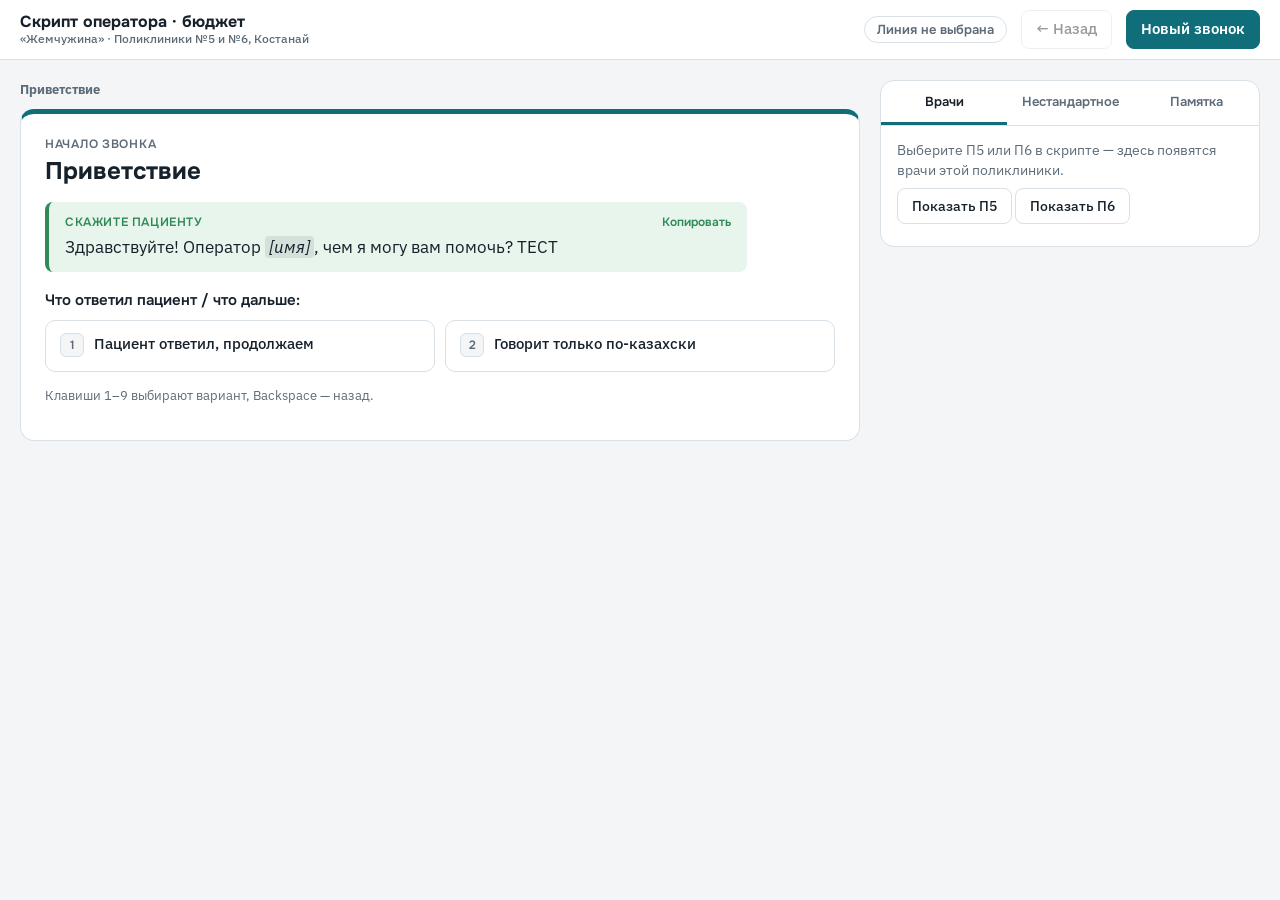
==== index.html @ f798f5fa "Загружать data.js без кэша, чтобы правки появлялись сразу Co-Authored-By: Claude Opus 5.5 <noreply@a" ====
<!DOCTYPE html>
<html lang="ru">
<head>
<meta charset="utf-8">
<meta name="viewport" content="width=device-width, initial-scale=1">
<title>Скрипт оператора П5 и П6</title>
<link rel="preconnect" href="https://fonts.googleapis.com">
<link rel="preconnect" href="https://fonts.gstatic.com" crossorigin>
<link href="https://fonts.googleapis.com/css2?family=Onest:wght@500;600;700&family=IBM+Plex+Sans:wght@400;500;600&display=swap" rel="stylesheet">
<link rel="stylesheet" href="style.css">
</head>
<body>
<header class="top">
  <div class="brand">Скрипт оператора · бюджет<small>«Жемчужина» · Поликлиники №5 и №6, Костанай</small></div>
  <span id="lineChip" class="chip">Линия не выбрана</span>
  <button id="backBtn" class="btn" type="button">← Назад</button>
  <button id="newBtn" class="btn primary" type="button">Новый звонок</button>
</header>
<div class="wrap">
  <main>
    <nav id="trail" class="trail" aria-label="Пройденные шаги"></nav>
    <section id="card" class="card" aria-live="polite"></section>
  </main>
  <aside>
    <div class="tabs" role="tablist">
      <button type="button" role="tab" id="tab-doc" aria-selected="true">Врачи</button>
      <button type="button" role="tab" id="tab-odd" aria-selected="false">Нестандартное</button>
      <button type="button" role="tab" id="tab-memo" aria-selected="false">Памятка</button>
    </div>
    <div id="pane" class="pane"></div>
  </aside>
</div>

<script>
/* data.js грузим с меткой времени, чтобы браузер и GitHub не показывали старую версию скрипта после правок */
(function(){var v=Date.now();var d=document.createElement("script");d.src="data.js?v="+v;
d.onload=function(){var a=document.createElement("script");a.src="app.js?v="+v;document.body.appendChild(a);};
d.onerror=function(){document.getElementById("card").innerHTML="<p>Не удалось загрузить скрипт. Обновите страницу.</p>";};
document.body.appendChild(d);})();
</script>
</body>
</html>
---- style.css ----
/* Раскладка: верхняя панель звонка, слева карточка текущего шага с кнопками перехода, справа справочник. */
:root{
  --bg:#f3f5f7; --surface:#ffffff; --ink:#17212b; --muted:#5d6b78; --line:#d9e0e6;
  --accent:#0f6e7a; --accent-ink:#ffffff;
  --say-bg:#e7f5ec; --say-line:#2f8a55; --note-bg:#fff6e0; --note-line:#c58a12;
  --p5:#1f5fbf; --p5-soft:#e5eefc; --p6:#8a3a9c; --p6-soft:#f4e8f7;
  --danger:#b3261e; --danger-soft:#fdecea;
  --display:"Onest","Segoe UI",system-ui,sans-serif; --body:"IBM Plex Sans","Segoe UI",system-ui,sans-serif;
  color-scheme:light;
}
@media (prefers-color-scheme: dark){
  :root:not([data-theme="light"]){
    --bg:#11171d; --surface:#1a222a; --ink:#e6ecf1; --muted:#9aa8b5; --line:#2c3743;
    --accent:#3fb3c0; --accent-ink:#0c1a1d;
    --say-bg:#16301f; --say-line:#4cb979; --note-bg:#2e2612; --note-line:#d9a63a;
    --p5:#6ea2f2; --p5-soft:#1a2a44; --p6:#c785d6; --p6-soft:#2f1d35;
    --danger:#f08a80; --danger-soft:#3a1b19;
    color-scheme:dark;
  }
}
:root[data-theme="dark"]{
  --bg:#11171d; --surface:#1a222a; --ink:#e6ecf1; --muted:#9aa8b5; --line:#2c3743;
  --accent:#3fb3c0; --accent-ink:#0c1a1d;
  --say-bg:#16301f; --say-line:#4cb979; --note-bg:#2e2612; --note-line:#d9a63a;
  --p5:#6ea2f2; --p5-soft:#1a2a44; --p6:#c785d6; --p6-soft:#2f1d35;
  --danger:#f08a80; --danger-soft:#3a1b19;
  color-scheme:dark;
}
*{box-sizing:border-box}
html,body{height:100%}
body{margin:0;background:var(--bg);color:var(--ink);font:15px/1.5 var(--body)}
button{font:inherit;color:inherit}
:focus-visible{outline:3px solid var(--accent);outline-offset:2px}
.top{position:sticky;top:0;z-index:5;display:flex;flex-wrap:wrap;align-items:center;gap:10px 14px;padding:10px 20px;background:var(--surface);border-bottom:1px solid var(--line)}
.brand{font:700 16px/1.2 var(--display);margin-right:auto}
.brand small{display:block;font:500 12px var(--body);color:var(--muted)}
.chip{display:inline-flex;align-items:center;gap:6px;padding:4px 12px;border-radius:999px;font:600 13px var(--display);border:1px solid var(--line);color:var(--muted)}
.chip.p5{background:var(--p5-soft);color:var(--p5);border-color:var(--p5)}
.chip.p6{background:var(--p6-soft);color:var(--p6);border-color:var(--p6)}
.btn{border:1px solid var(--line);background:var(--surface);padding:7px 14px;border-radius:8px;cursor:pointer;font-weight:500}
.btn:hover{border-color:var(--accent)}
.btn.primary{background:var(--accent);color:var(--accent-ink);border-color:var(--accent);font-weight:600}
.btn:disabled{opacity:.45;cursor:default}
.wrap{display:grid;grid-template-columns:minmax(0,1fr) 380px;gap:20px;padding:20px;max-width:1400px;margin:0 auto}
@media (max-width:980px){.wrap{grid-template-columns:1fr}}
.trail{display:flex;flex-wrap:wrap;gap:4px 6px;font-size:13px;color:var(--muted);margin:0 0 10px}
.trail button{border:0;background:none;padding:0;color:var(--muted);cursor:pointer;text-decoration:underline;text-underline-offset:2px}
.trail span.sep{opacity:.6}
.card{background:var(--surface);border:1px solid var(--line);border-radius:14px;padding:22px 24px;border-top:5px solid var(--accent)}
.card:focus{outline:none}
.card.p5{border-top-color:var(--p5)} .card.p6{border-top-color:var(--p6)}
.card.danger{border-top-color:var(--danger)}
.kicker{font:600 12px var(--display);letter-spacing:.06em;text-transform:uppercase;color:var(--muted);margin:0 0 4px}
h1{font:700 24px/1.25 var(--display);margin:0 0 16px;text-wrap:balance}
.block{border-left:4px solid;border-radius:8px;padding:12px 16px;margin:0 0 12px;max-width:78ch}
.block h3{margin:0 0 4px;font:600 12px var(--display);letter-spacing:.05em;text-transform:uppercase}
.say{background:var(--say-bg);border-color:var(--say-line)}
.say h3{color:var(--say-line)}
.say p{font-size:17px;line-height:1.55;margin:0 0 6px}
.say p:last-child{margin:0}
.note{background:var(--note-bg);border-color:var(--note-line)}
.note h3{color:var(--note-line)}
.note p,.note li{margin:0 0 4px}
.note ul{margin:4px 0 0;padding-left:20px}
.danger-block{background:var(--danger-soft);border-color:var(--danger)}
.danger-block h3{color:var(--danger)}
.ph{background:rgba(127,127,127,.18);border-radius:4px;padding:0 4px;font-style:italic;white-space:nowrap}
.copy{float:right;border:0;background:none;color:var(--say-line);cursor:pointer;font-size:12px;font-weight:600;padding:0 0 0 8px}
.q{font:600 15px var(--display);margin:18px 0 10px}
.opts{display:grid;grid-template-columns:repeat(auto-fill,minmax(260px,1fr));gap:10px}
.opt{display:flex;align-items:flex-start;gap:10px;text-align:left;padding:12px 14px;border:1.5px solid var(--line);border-radius:10px;background:var(--surface);cursor:pointer;font-weight:500;min-height:52px}
.opt:hover{border-color:var(--accent);background:color-mix(in srgb,var(--accent) 7%,var(--surface))}
.opt .k{flex:none;display:inline-grid;place-items:center;width:24px;height:24px;border-radius:6px;background:var(--bg);border:1px solid var(--line);font:600 12px var(--display);color:var(--muted)}
.opt.p5{border-color:var(--p5);color:var(--p5);font:700 18px var(--display);justify-content:center;align-items:center;min-height:72px}
.opt.p6{border-color:var(--p6);color:var(--p6);font:700 18px var(--display);justify-content:center;align-items:center;min-height:72px}
.opt.p5:hover{background:var(--p5-soft)} .opt.p6:hover{background:var(--p6-soft)}
.opt.end{border-color:var(--accent);background:var(--accent);color:var(--accent-ink);font-weight:600}
.opt.end .k{background:transparent;color:inherit;border-color:currentColor}
.opt small{display:block;font-weight:400;font-size:12.5px;color:var(--muted)}
.opt.p5 small,.opt.p6 small{font:400 12.5px var(--body)}
.hint{font-size:12.5px;color:var(--muted);margin-top:14px}
aside{background:var(--surface);border:1px solid var(--line);border-radius:14px;align-self:start;position:sticky;top:76px;max-height:calc(100vh - 96px);display:flex;flex-direction:column}
@media (max-width:980px){aside{position:static;max-height:none}}
.tabs{display:flex;border-bottom:1px solid var(--line)}
.tabs button{flex:1;border:0;background:none;padding:12px 6px;cursor:pointer;font:600 13px var(--display);color:var(--muted);border-bottom:3px solid transparent}
.tabs button[aria-selected="true"]{color:var(--ink);border-bottom-color:var(--accent)}
.pane{padding:14px 16px;overflow:auto}
.pane h4{font:600 13px var(--display);margin:14px 0 6px}
.pane h4:first-child{margin-top:0}
.pane p{margin:0 0 8px;font-size:13.5px}
table{border-collapse:collapse;width:100%;font-size:13px}
th,td{text-align:left;vertical-align:top;padding:5px 6px;border-bottom:1px solid var(--line)}
th{font-weight:600;color:var(--muted);font-size:12px}
td.u{white-space:nowrap;font-variant-numeric:tabular-nums;color:var(--muted)}
.search{width:100%;padding:8px 10px;border:1px solid var(--line);border-radius:8px;background:var(--bg);color:var(--ink);font:inherit;margin-bottom:10px}
details{border-bottom:1px solid var(--line);padding:8px 0}
details summary{cursor:pointer;font-weight:500;font-size:13.5px}
details div{font-size:13.5px;padding:6px 0 2px;color:var(--ink)}
.grp{font:600 11.5px var(--display);text-transform:uppercase;letter-spacing:.05em;color:var(--muted);margin:14px 0 2px}
.empty{color:var(--muted);font-size:13.5px}
@media (prefers-reduced-motion:no-preference){.card{animation:in .14s ease-out}@keyframes in{from{transform:translateY(3px)}to{transform:none}}}
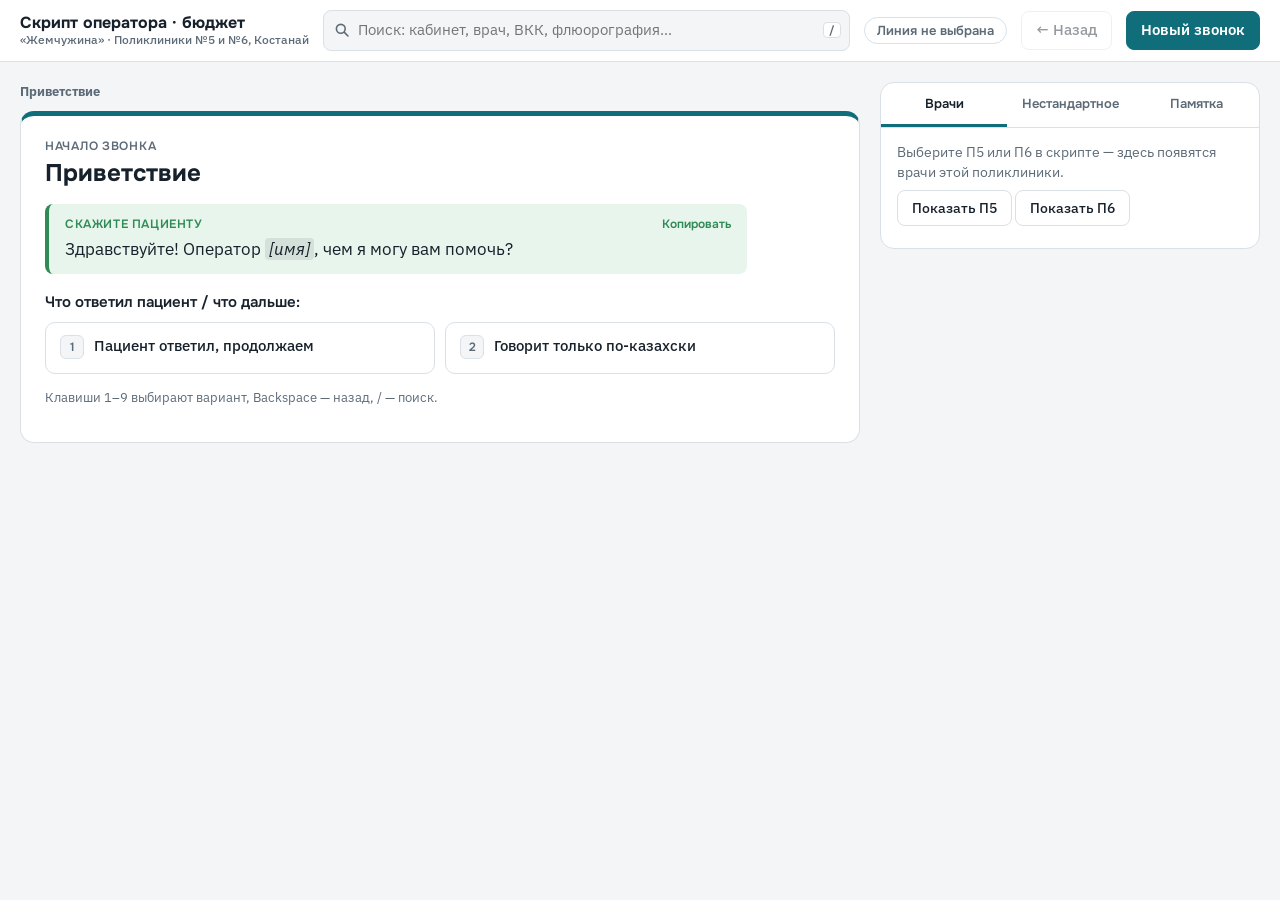
==== commit eb9973f4: "Поиск по всему скрипту в шапке и телефоны во вкладке «Врачи» Поиск находит шаги, врачей, телефоны, н" ====
--- a/index.html
+++ b/index.html
@@ -12,6 +12,12 @@
 <body>
 <header class="top">
   <div class="brand">Скрипт оператора · бюджет<small>«Жемчужина» · Поликлиники №5 и №6, Костанай</small></div>
+  <div class="gs" role="search">
+    <svg class="gs-ic" viewBox="0 0 20 20" width="16" height="16" aria-hidden="true"><circle cx="8.5" cy="8.5" r="5.5" fill="none" stroke="currentColor" stroke-width="2"/><path d="M13 13l4.5 4.5" stroke="currentColor" stroke-width="2" stroke-linecap="round"/></svg>
+    <input id="gsq" type="search" autocomplete="off" placeholder="Поиск: кабинет, врач, ВКК, флюорография…" aria-label="Поиск по скрипту" aria-controls="gsr" aria-expanded="false">
+    <kbd class="gs-k" aria-hidden="true">/</kbd>
+    <div id="gsr" class="gsr" role="listbox" hidden></div>
+  </div>
   <span id="lineChip" class="chip">Линия не выбрана</span>
   <button id="backBtn" class="btn" type="button">← Назад</button>
   <button id="newBtn" class="btn primary" type="button">Новый звонок</button>
--- a/style.css
+++ b/style.css
@@ -32,7 +32,7 @@
 button{font:inherit;color:inherit}
 :focus-visible{outline:3px solid var(--accent);outline-offset:2px}
 .top{position:sticky;top:0;z-index:5;display:flex;flex-wrap:wrap;align-items:center;gap:10px 14px;padding:10px 20px;background:var(--surface);border-bottom:1px solid var(--line)}
-.brand{font:700 16px/1.2 var(--display);margin-right:auto}
+.brand{font:700 16px/1.2 var(--display)}
 .brand small{display:block;font:500 12px var(--body);color:var(--muted)}
 .chip{display:inline-flex;align-items:center;gap:6px;padding:4px 12px;border-radius:999px;font:600 13px var(--display);border:1px solid var(--line);color:var(--muted)}
 .chip.p5{background:var(--p5-soft);color:var(--p5);border-color:var(--p5)}
@@ -91,7 +91,9 @@
 table{border-collapse:collapse;width:100%;font-size:13px}
 th,td{text-align:left;vertical-align:top;padding:5px 6px;border-bottom:1px solid var(--line)}
 th{font-weight:600;color:var(--muted);font-size:12px}
-td.u{white-space:nowrap;font-variant-numeric:tabular-nums;color:var(--muted)}
+td.u{font-variant-numeric:tabular-nums;color:var(--muted);min-width:56px}
+td.tel{font-variant-numeric:tabular-nums}
+.nw{white-space:nowrap}
 .search{width:100%;padding:8px 10px;border:1px solid var(--line);border-radius:8px;background:var(--bg);color:var(--ink);font:inherit;margin-bottom:10px}
 details{border-bottom:1px solid var(--line);padding:8px 0}
 details summary{cursor:pointer;font-weight:500;font-size:13.5px}
@@ -99,3 +101,21 @@
 .grp{font:600 11.5px var(--display);text-transform:uppercase;letter-spacing:.05em;color:var(--muted);margin:14px 0 2px}
 .empty{color:var(--muted);font-size:13.5px}
 @media (prefers-reduced-motion:no-preference){.card{animation:in .14s ease-out}@keyframes in{from{transform:translateY(3px)}to{transform:none}}}
+
+/* Глобальный поиск в шапке */
+.gs{position:relative;flex:1 1 280px;max-width:560px;margin-right:auto}
+.gs input{width:100%;padding:8px 34px 8px 34px;border:1px solid var(--line);border-radius:8px;background:var(--bg);color:var(--ink);font:inherit}
+.gs input:focus{border-color:var(--accent);outline:none;box-shadow:0 0 0 3px color-mix(in srgb,var(--accent) 22%,transparent)}
+.gs-ic{position:absolute;left:11px;top:50%;transform:translateY(-50%);color:var(--muted);pointer-events:none}
+.gs-k{position:absolute;right:9px;top:50%;transform:translateY(-50%);font:600 11px var(--display);color:var(--muted);border:1px solid var(--line);border-radius:4px;padding:0 5px;background:var(--surface);pointer-events:none}
+.gs input:focus ~ .gs-k,.gs input:not(:placeholder-shown) ~ .gs-k{display:none}
+.gsr{position:absolute;top:calc(100% + 6px);left:0;width:min(640px,calc(100vw - 32px));background:var(--surface);border:1px solid var(--line);border-radius:12px;box-shadow:0 12px 32px rgba(0,0,0,.16);max-height:70vh;overflow:auto;z-index:10;padding:6px}
+.gsr .gh{font:600 11.5px var(--display);text-transform:uppercase;letter-spacing:.05em;color:var(--muted);margin:8px 10px 2px}
+.gi{display:block;width:100%;text-align:left;border:0;background:none;padding:7px 10px;border-radius:8px;cursor:pointer;line-height:1.35}
+.gi:hover,.gi[aria-selected="true"]{background:color-mix(in srgb,var(--accent) 11%,var(--surface))}
+.gi b{font-weight:600}
+.gi small{display:block;color:var(--muted);font-size:12.5px;margin-top:2px}
+.gi .tag{display:inline-block;font:600 11px var(--display);color:var(--muted);margin-left:6px}
+.gsr .empty{padding:8px 10px;margin:0}
+mark{background:color-mix(in srgb,var(--note-line) 38%,transparent);color:inherit;border-radius:3px;padding:0 1px}
+tr.hl td,p.hl,h4.hl,details.hl{background:var(--note-bg);transition:background 1.2s}
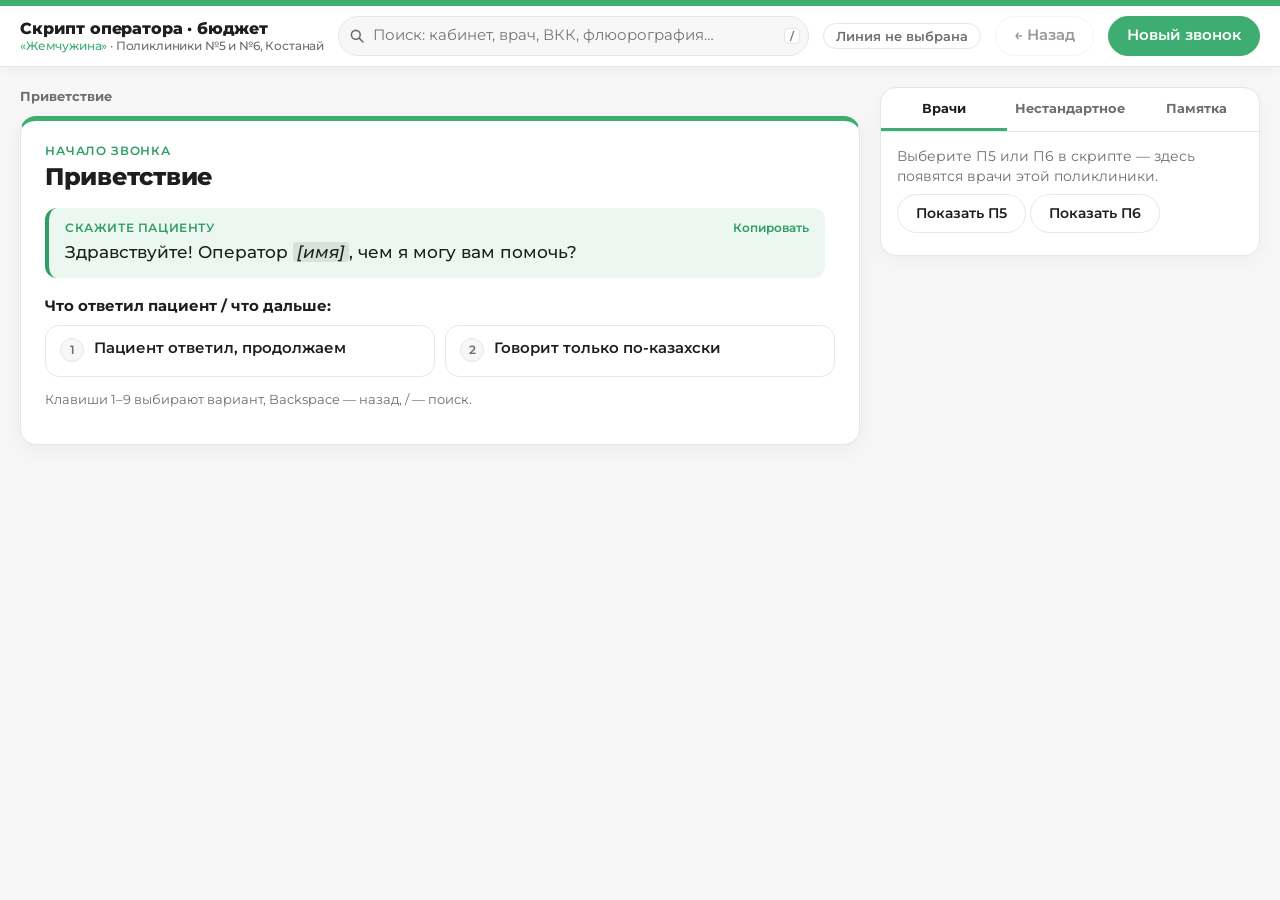
==== commit db1c9650: "Оформление в стиле «Жемчужина Стомед» Фирменный зелёный и синий из логотипа, светло-серый фон, Monts" ====
--- a/index.html
+++ b/index.html
@@ -6,12 +6,13 @@
 <title>Скрипт оператора П5 и П6</title>
 <link rel="preconnect" href="https://fonts.googleapis.com">
 <link rel="preconnect" href="https://fonts.gstatic.com" crossorigin>
-<link href="https://fonts.googleapis.com/css2?family=Onest:wght@500;600;700&family=IBM+Plex+Sans:wght@400;500;600&display=swap" rel="stylesheet">
+<link href="https://fonts.googleapis.com/css2?family=Montserrat:wght@400;500;600;700;800&display=swap" rel="stylesheet">
 <link rel="stylesheet" href="style.css">
+<link rel="stylesheet" href="theme.css">
 </head>
 <body>
 <header class="top">
-  <div class="brand">Скрипт оператора · бюджет<small>«Жемчужина» · Поликлиники №5 и №6, Костанай</small></div>
+  <div class="brand"><span>Скрипт оператора · бюджет<small><span class="zh">«Жемчужина»</span> · Поликлиники №5 и №6, Костанай</small></span></div>
   <div class="gs" role="search">
     <svg class="gs-ic" viewBox="0 0 20 20" width="16" height="16" aria-hidden="true"><circle cx="8.5" cy="8.5" r="5.5" fill="none" stroke="currentColor" stroke-width="2"/><path d="M13 13l4.5 4.5" stroke="currentColor" stroke-width="2" stroke-linecap="round"/></svg>
     <input id="gsq" type="search" autocomplete="off" placeholder="Поиск: кабинет, врач, ВКК, флюорография…" aria-label="Поиск по скрипту" aria-controls="gsr" aria-expanded="false">
--- a/style.css
+++ b/style.css
@@ -119,3 +119,10 @@
 .gsr .empty{padding:8px 10px;margin:0}
 mark{background:color-mix(in srgb,var(--note-line) 38%,transparent);color:inherit;border-radius:3px;padding:0 1px}
 tr.hl td,p.hl,h4.hl,details.hl{background:var(--note-bg);transition:background 1.2s}
+
+/* Быстрая навигация по справочнику врачей */
+.qnav{position:sticky;top:-14px;z-index:2;display:flex;flex-wrap:wrap;gap:5px;margin:-14px -16px 12px;padding:10px 16px;background:var(--surface);border-bottom:1px solid var(--line)}
+.qnav button{border:1px solid var(--line);background:var(--bg);border-radius:999px;padding:3px 10px;font:600 12px var(--display);color:var(--muted);cursor:pointer}
+.qnav button:hover{border-color:var(--accent);color:var(--ink)}
+.qnav button[aria-current="true"]{background:var(--accent);border-color:var(--accent);color:var(--accent-ink)}
+.pane h4[data-sec]{scroll-margin-top:var(--qnav-h,96px)}
--- a/theme.css
+++ b/theme.css
@@ -0,0 +1,62 @@
+/* Тема по сайту «Жемчужина Стомед»: фирменный зелёный, синий из логотипа, светло-серый фон, Montserrat, кнопки-«таблетки».
+   Подключается после style.css и переопределяет токены и несколько деталей. */
+:root{
+  --brand:#3dad72; --brand-blue:#0088d0;
+  --bg:#f7f7f7; --surface:#ffffff; --ink:#1c1f1d; --muted:#6a706c; --line:#e5e7e6;
+  --accent:#2f9e64; --accent-ink:#ffffff;
+  --say-bg:#ebf7f0; --say-line:#2f9e64; --note-bg:#fff7e6; --note-line:#d08a17;
+  --p5:#0079bb; --p5-soft:#e5f3fb; --p6:#8a3f97; --p6-soft:#f4e9f6;
+  --danger:#c62828; --danger-soft:#fdecec;
+  --display:"Montserrat","Segoe UI",system-ui,sans-serif; --body:"Montserrat","Segoe UI",system-ui,sans-serif;
+}
+@media (prefers-color-scheme: dark){
+  :root:not([data-theme="light"]){
+    --bg:#111513; --surface:#1a201d; --ink:#e8eeea; --muted:#9daaa2; --line:#2a332e;
+    --accent:#4cc185; --accent-ink:#0b1a12;
+    --say-bg:#15301f; --say-line:#4cc185; --note-bg:#2f2611; --note-line:#e0a640;
+    --p5:#4fb3ea; --p5-soft:#11283a; --p6:#cf8ad9; --p6-soft:#2d1b31;
+    --danger:#f28b82; --danger-soft:#3a1a19;
+  }
+}
+:root[data-theme="dark"]{
+  --bg:#111513; --surface:#1a201d; --ink:#e8eeea; --muted:#9daaa2; --line:#2a332e;
+  --accent:#4cc185; --accent-ink:#0b1a12;
+  --say-bg:#15301f; --say-line:#4cc185; --note-bg:#2f2611; --note-line:#e0a640;
+  --p5:#4fb3ea; --p5-soft:#11283a; --p6:#cf8ad9; --p6-soft:#2d1b31;
+  --danger:#f28b82; --danger-soft:#3a1a19;
+}
+body{font-size:14.5px}
+
+/* Шапка: зелёная полоса сверху, как на сайте клиники, ниже белая панель */
+.top{border-top:6px solid var(--brand);box-shadow:0 2px 12px rgba(0,0,0,.05);border-bottom:1px solid var(--line)}
+.brand{font-weight:800;letter-spacing:-.01em}
+.brand small{font-weight:500}
+.brand .zh{color:var(--brand)}
+.btn{border-radius:999px;padding:8px 18px;font-weight:600}
+.btn.primary{background:var(--brand);border-color:var(--brand);color:#fff}
+.btn.primary:hover{background:#34a067;border-color:#34a067}
+.gs input{border-radius:999px;background:var(--bg);border-color:var(--line)}
+.gs input:focus{border-color:var(--brand);box-shadow:0 0 0 3px color-mix(in srgb,var(--brand) 25%,transparent)}
+.chip{border-radius:999px}
+
+/* Карточка шага */
+.card{border-radius:16px;border:1px solid var(--line);border-top:5px solid var(--brand);box-shadow:0 6px 24px rgba(0,0,0,.05)}
+.card.p5{border-top-color:var(--p5)} .card.p6{border-top-color:var(--p6)} .card.danger{border-top-color:var(--danger)}
+.kicker{color:var(--accent);letter-spacing:.07em}
+h1{font-weight:800;letter-spacing:-.015em}
+.block{border-radius:12px}
+.say p{font-weight:500}
+.opt{border-radius:14px;font-weight:600}
+.opt:hover{border-color:var(--brand);background:color-mix(in srgb,var(--brand) 7%,var(--surface))}
+.opt .k{border-radius:50%}
+.opt.end{background:var(--brand);border-color:var(--brand);color:#fff}
+.q{font-weight:700}
+
+/* Боковая панель */
+aside{border-radius:16px;box-shadow:0 6px 24px rgba(0,0,0,.04)}
+.tabs button{font-weight:700}
+.tabs button[aria-selected="true"]{border-bottom-color:var(--brand)}
+.qnav button{font-weight:600}
+.qnav button[aria-current="true"]{background:var(--brand);border-color:var(--brand);color:#fff}
+.pane h4{font-weight:800}
+.search{border-radius:999px}
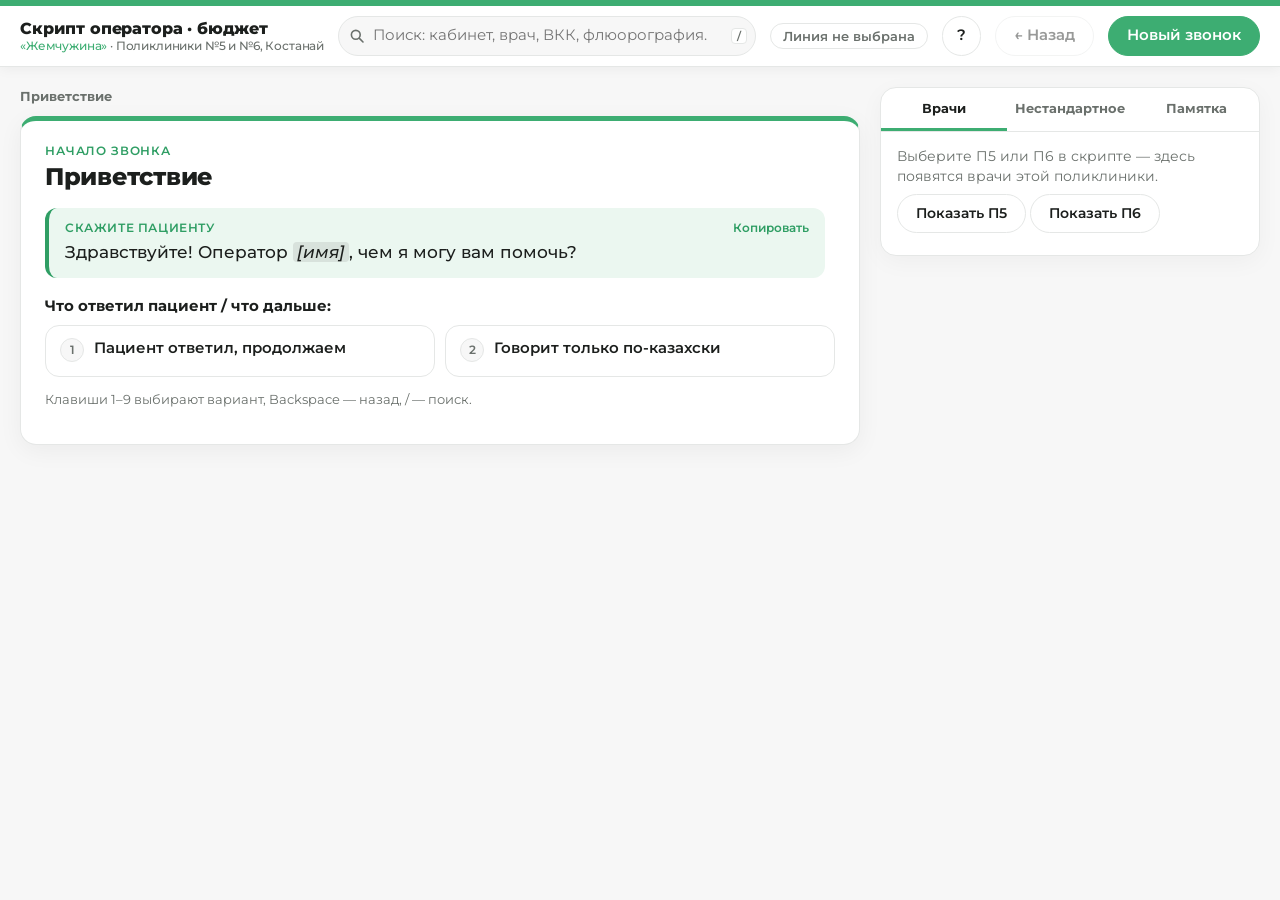
==== commit 734606ca: "Руководство пользователя (help.html) и ссылки на него Co-Authored-By: Claude Opus 5.5 <noreply@anthr" ====
--- a/index.html
+++ b/index.html
@@ -20,6 +20,7 @@
     <div id="gsr" class="gsr" role="listbox" hidden></div>
   </div>
   <span id="lineChip" class="chip">Линия не выбрана</span>
+  <a class="btn" href="help.html" target="_blank" rel="noopener" title="Как пользоваться скриптом" aria-label="Как пользоваться скриптом" style="text-decoration:none;padding-left:14px;padding-right:14px">?</a>
   <button id="backBtn" class="btn" type="button">← Назад</button>
   <button id="newBtn" class="btn primary" type="button">Новый звонок</button>
 </header>
--- a/theme.css
+++ b/theme.css
@@ -60,3 +60,5 @@
 .qnav button[aria-current="true"]{background:var(--brand);border-color:var(--brand);color:#fff}
 .pane h4{font-weight:800}
 .search{border-radius:999px}
+
+a.btn{text-decoration:none;color:var(--ink);display:inline-flex;align-items:center}
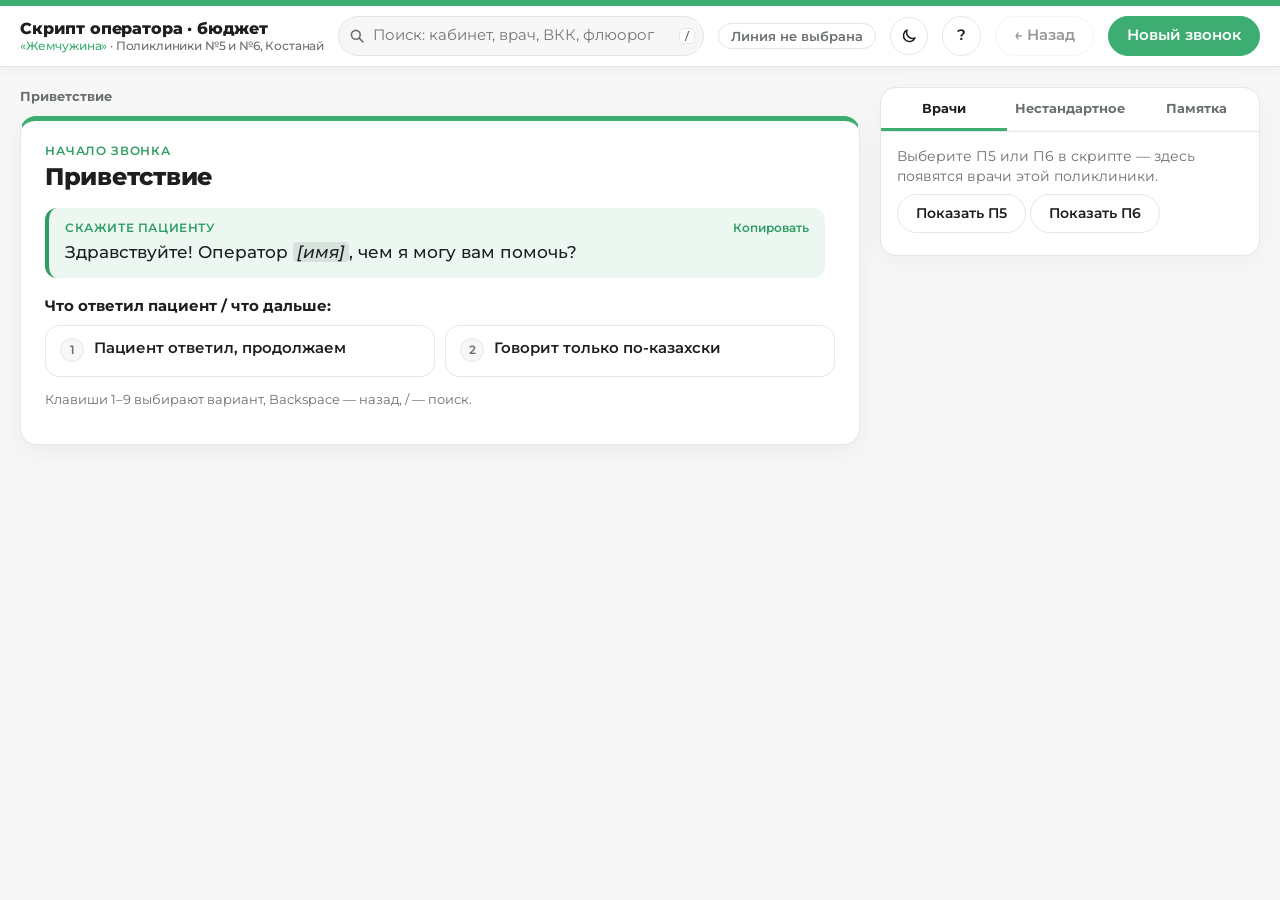
==== commit 642c0427: "Переключатель светлой и тёмной темы для операторов и руководителя Co-Authored-By: Claude Opus 5.5 <n" ====
--- a/index.html
+++ b/index.html
@@ -2,6 +2,7 @@
 <html lang="ru">
 <head>
 <meta charset="utf-8">
+<meta name="robots" content="noindex, nofollow, noarchive">
 <meta name="viewport" content="width=device-width, initial-scale=1">
 <title>Скрипт оператора П5 и П6</title>
 <link rel="preconnect" href="https://fonts.googleapis.com">
@@ -9,6 +10,7 @@
 <link href="https://fonts.googleapis.com/css2?family=Montserrat:wght@400;500;600;700;800&display=swap" rel="stylesheet">
 <link rel="stylesheet" href="style.css">
 <link rel="stylesheet" href="theme.css">
+<script src="theme.js"></script>
 </head>
 <body>
 <header class="top">
@@ -20,6 +22,7 @@
     <div id="gsr" class="gsr" role="listbox" hidden></div>
   </div>
   <span id="lineChip" class="chip">Линия не выбрана</span>
+  <button id="themeBtn" class="btn themebtn" type="button" aria-label="Сменить тему"></button>
   <a class="btn" href="help.html" target="_blank" rel="noopener" title="Как пользоваться скриптом" aria-label="Как пользоваться скриптом" style="text-decoration:none;padding-left:14px;padding-right:14px">?</a>
   <button id="backBtn" class="btn" type="button">← Назад</button>
   <button id="newBtn" class="btn primary" type="button">Новый звонок</button>
@@ -42,7 +45,7 @@
 <script>
 /* data.js грузим с меткой времени, чтобы браузер и GitHub не показывали старую версию скрипта после правок */
 (function(){var v=Date.now();var d=document.createElement("script");d.src="data.js?v="+v;
-d.onload=function(){var a=document.createElement("script");a.src="app.js?v="+v;document.body.appendChild(a);};
+d.onload=function(){var b=document.createElement("script");b.src="blocks.js?v="+v;b.onload=function(){var a=document.createElement("script");a.src="app.js?v="+v;document.body.appendChild(a);};document.body.appendChild(b);};
 d.onerror=function(){document.getElementById("card").innerHTML="<p>Не удалось загрузить скрипт. Обновите страницу.</p>";};
 document.body.appendChild(d);})();
 </script>
--- a/style.css
+++ b/style.css
@@ -126,3 +126,9 @@
 .qnav button:hover{border-color:var(--accent);color:var(--ink)}
 .qnav button[aria-current="true"]{background:var(--accent);border-color:var(--accent);color:var(--accent-ink)}
 .pane h4[data-sec]{scroll-margin-top:var(--qnav-h,96px)}
+
+/* Блоки «подсказка» и «важно», списки (памятка, руководство) */
+.tipb{border-left:4px solid var(--say-line);background:var(--say-bg);border-radius:10px;padding:10px 14px;margin:10px 0;line-height:1.55}
+.tipb.warn{border-left-color:var(--note-line);background:var(--note-bg)}
+.pane ul.blist{margin:4px 0 10px;padding-left:20px;font-size:13.5px}
+.pane ul.blist li{margin-bottom:4px}
--- a/theme.css
+++ b/theme.css
@@ -62,3 +62,5 @@
 .search{border-radius:999px}
 
 a.btn{text-decoration:none;color:var(--ink);display:inline-flex;align-items:center}
+
+.btn.themebtn{padding:0;width:38px;height:38px;justify-content:center;display:inline-flex;align-items:center}
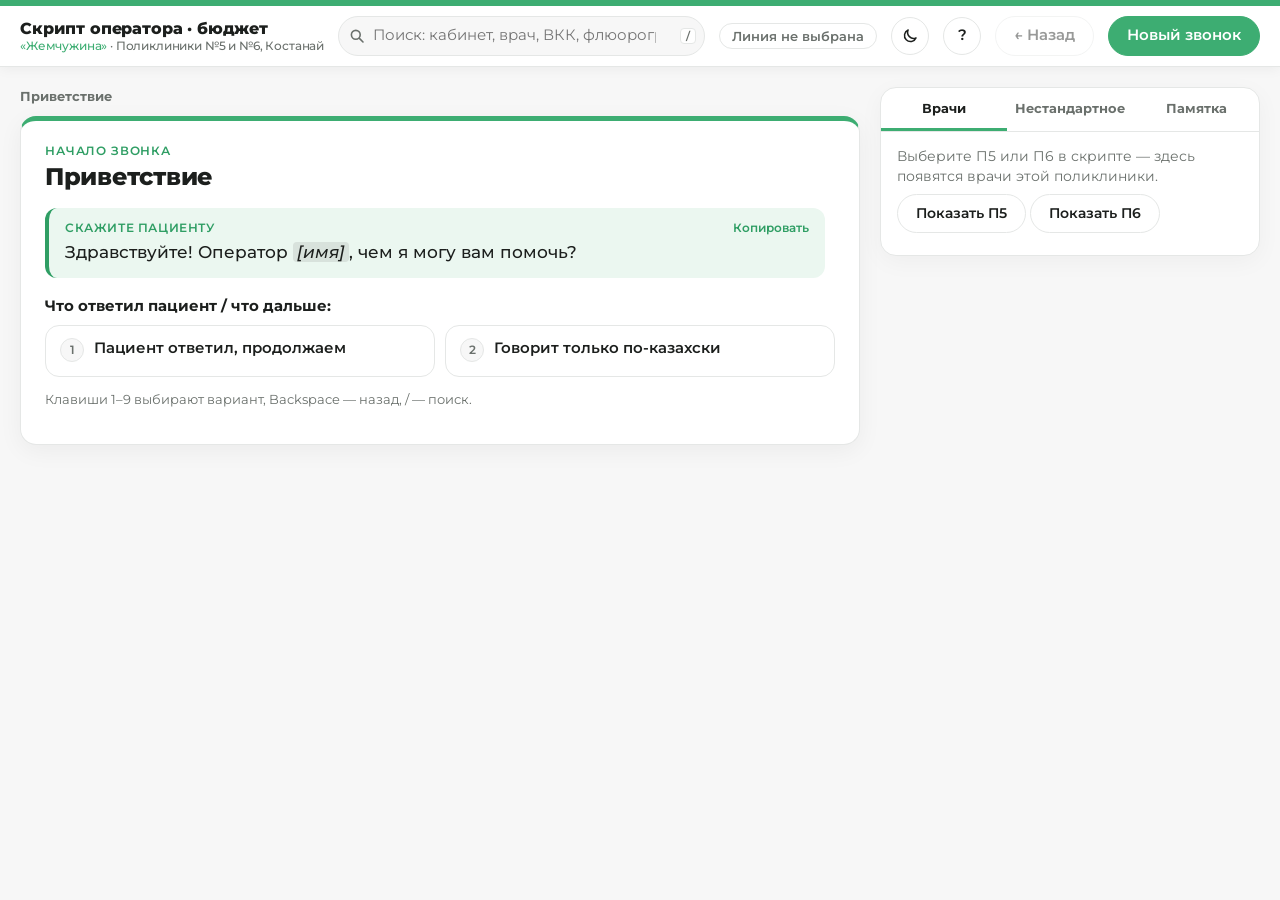
==== commit 18a35546: "Руководство открывается в той же вкладке поверх страницы; «Назад» возвращает туда же Co-Authored-By:" ====
--- a/index.html
+++ b/index.html
@@ -11,6 +11,7 @@
 <link rel="stylesheet" href="style.css">
 <link rel="stylesheet" href="theme.css">
 <script src="theme.js"></script>
+<script src="helpview.js"></script>
 </head>
 <body>
 <header class="top">
@@ -23,7 +24,7 @@
   </div>
   <span id="lineChip" class="chip">Линия не выбрана</span>
   <button id="themeBtn" class="btn themebtn" type="button" aria-label="Сменить тему"></button>
-  <a class="btn" href="help.html" target="_blank" rel="noopener" title="Как пользоваться скриптом" aria-label="Как пользоваться скриптом" style="text-decoration:none;padding-left:14px;padding-right:14px">?</a>
+  <button id="helpBtn" class="btn themebtn" type="button" title="Как пользоваться скриптом" aria-label="Как пользоваться скриптом">?</button>
   <button id="backBtn" class="btn" type="button">← Назад</button>
   <button id="newBtn" class="btn primary" type="button">Новый звонок</button>
 </header>
--- a/style.css
+++ b/style.css
@@ -132,3 +132,44 @@
 .tipb.warn{border-left-color:var(--note-line);background:var(--note-bg)}
 .pane ul.blist{margin:4px 0 10px;padding-left:20px;font-size:13.5px}
 .pane ul.blist li{margin-bottom:4px}
+
+/* Отпуска и больничные во вкладке «Врачи» */
+.absbox{border:1px solid var(--note-line);background:var(--note-bg);border-radius:12px;padding:10px 12px;margin:0 0 14px}
+.abs-h{font:700 12px var(--display);text-transform:uppercase;letter-spacing:.05em;color:var(--note-line);margin:0 0 6px}
+.abs-h.soon{color:var(--muted);margin-top:10px}
+.abs-item{font-size:13.5px;margin:0 0 6px;line-height:1.4}
+.abs-item.soon{color:var(--muted)}
+.abs-item.soon b{color:var(--ink)}
+.abs-note{display:block;font-size:12.5px;color:var(--muted)}
+.absbadge{display:inline-block;font:600 11px/1.3 var(--display);border-radius:999px;padding:2px 7px;margin-top:3px;white-space:nowrap}
+.absbadge.now{background:#f59e0b;color:#1f1300}
+.absbadge.soon{background:var(--bg);color:var(--muted);border:1px solid var(--line)}
+.tabcount{display:inline-grid;place-items:center;min-width:18px;height:18px;padding:0 5px;border-radius:999px;background:#f59e0b;color:#1f1300;font:700 11px var(--display);margin-left:4px;vertical-align:1px}
+.abs-item.hl{background:color-mix(in srgb,var(--note-line) 18%,transparent);border-radius:6px}
+
+/* Руководство поверх страницы (helpview.js) */
+html.hv-open{overflow:hidden}
+.hv{position:fixed;inset:0;z-index:40;background:var(--bg);overflow:auto}
+.hv-bar{position:sticky;top:0;z-index:2;display:flex;align-items:center;gap:14px;padding:12px 20px;background:var(--surface);border-bottom:1px solid var(--line);border-top:6px solid var(--brand,var(--accent))}
+.hv-title{font:800 17px var(--display)}
+.hv-doc{display:grid;grid-template-columns:240px minmax(0,1fr);gap:28px;max-width:1100px;margin:0 auto;padding:24px 20px 60px}
+@media (max-width:860px){.hv-doc{grid-template-columns:1fr}}
+.hv-toc{position:sticky;top:84px;align-self:start;font-size:13.5px}
+@media (max-width:860px){.hv-toc{position:static}}
+.hv-toc p{font:700 12px var(--display);text-transform:uppercase;letter-spacing:.06em;color:var(--muted);margin:14px 0 6px}
+.hv-toc p:first-child{margin-top:0}
+.hv-toc a{display:block;padding:4px 10px;border-radius:8px;color:var(--ink);text-decoration:none}
+.hv-toc a:hover{background:var(--surface)}
+.hv-art{background:var(--surface);border:1px solid var(--line);border-radius:16px;padding:28px 32px;max-width:760px}
+@media (max-width:600px){.hv-art{padding:20px}}
+.hv-art h2{font:800 24px/1.25 var(--display);margin:40px 0 6px;scroll-margin-top:84px;text-wrap:balance}
+.hv-art h2:first-child{margin-top:0}
+.hv-art h2 + .lead{color:var(--muted);margin:0 0 18px}
+.hv-art h3{font:700 17px/1.3 var(--display);margin:28px 0 8px;scroll-margin-top:84px}
+.hv-art p,.hv-art li{line-height:1.6;max-width:68ch}
+.hv-art ol,.hv-art ul{padding-left:22px}
+.hv-art li{margin-bottom:6px}
+.hv-art .tip{border-left:4px solid var(--say-line);background:var(--say-bg);border-radius:10px;padding:10px 14px;margin:12px 0}
+.hv-art .warn{border-left:4px solid var(--note-line);background:var(--note-bg);border-radius:10px;padding:10px 14px;margin:12px 0}
+.hv-art .ui{font-weight:700}
+.hv-art kbd{display:inline-block;font:600 12px var(--display);border:1px solid var(--line);border-bottom-width:2px;border-radius:5px;padding:0 6px;background:var(--bg)}
